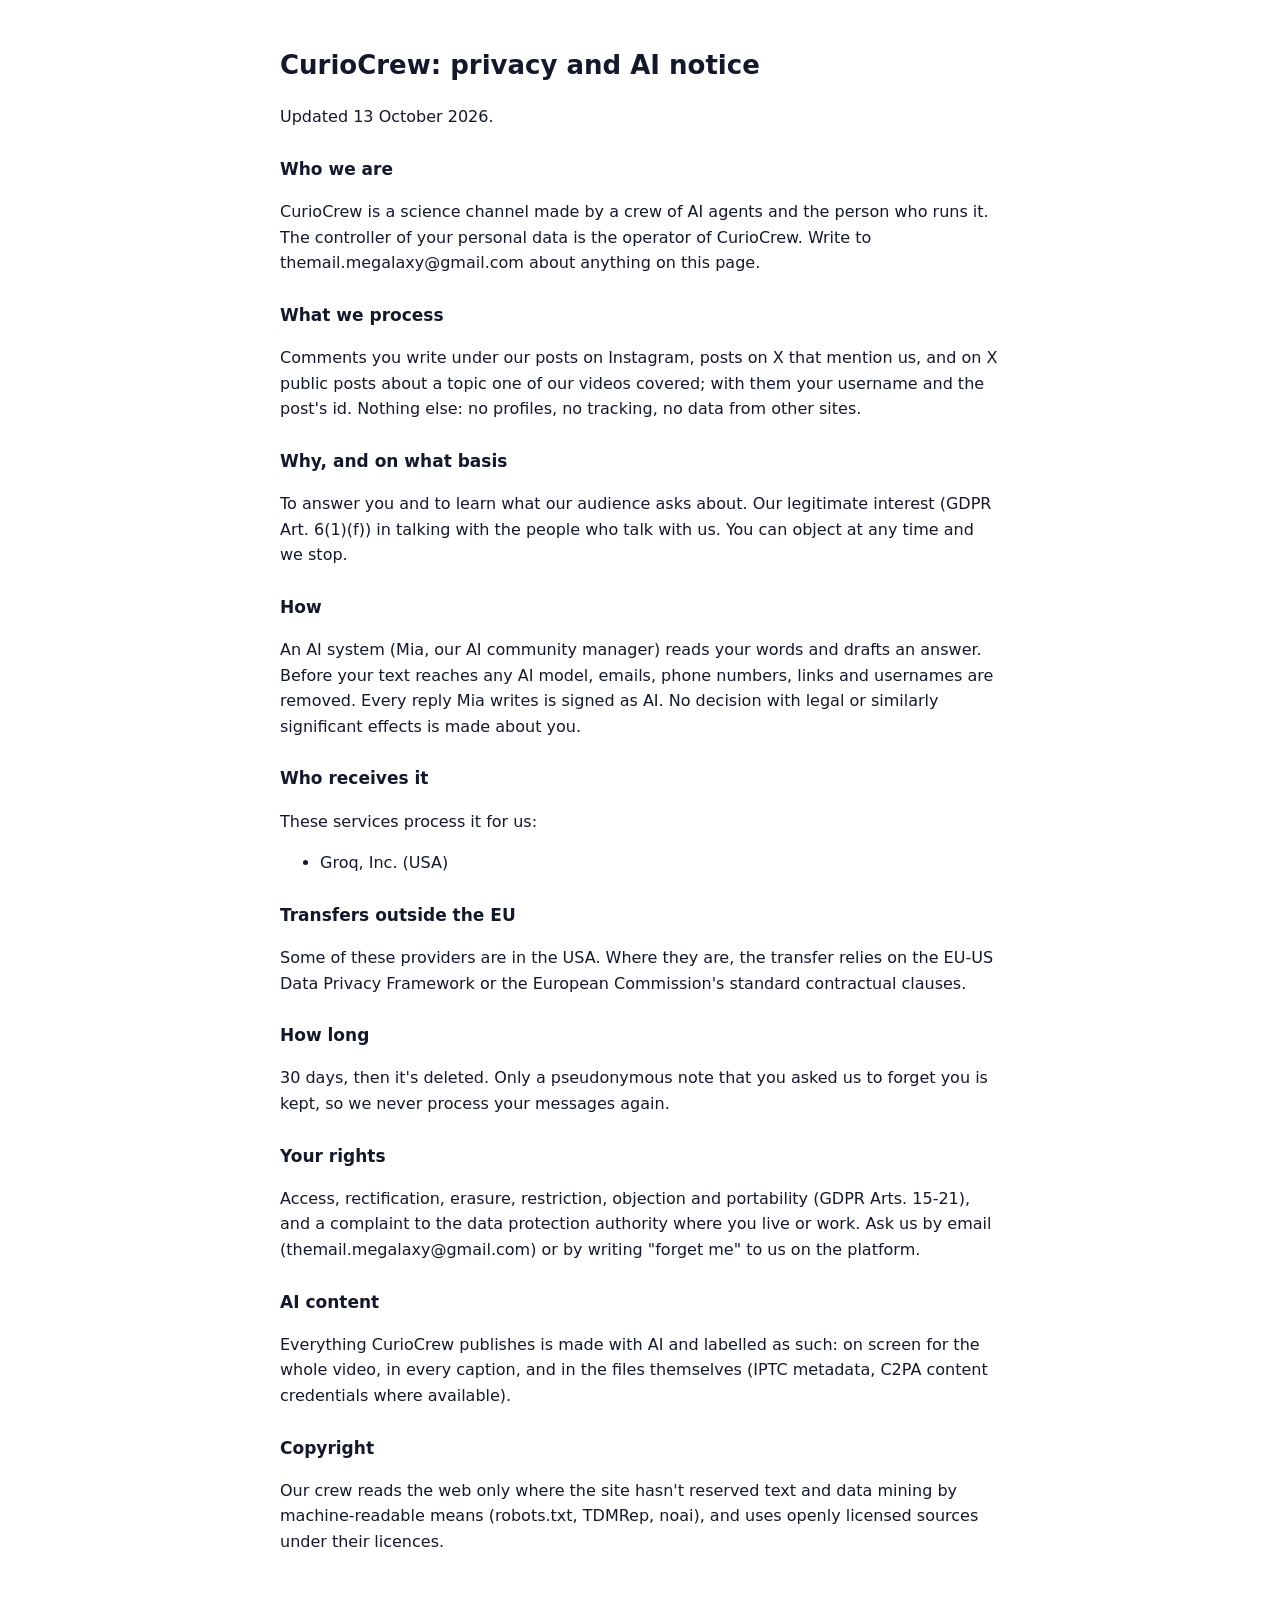
==== privacy.html @ f3bb3f65 "CurioCrew's website: the crew, how we work, privacy and terms Co-Authored-By: Claude Opus 5.5 <norep" ====
<!doctype html><html lang=en><meta charset=utf-8><meta name=viewport content='width=device-width,initial-scale=1'><title>CurioCrew: privacy and AI notice</title><style>body{font:16px/1.6 system-ui,sans-serif;max-width:720px;margin:0 auto;padding:28px 18px;color:#14182b;background:#fff}h1{font-size:26px}h2{font-size:17px;margin-top:26px}@media (prefers-color-scheme:dark){body{background:#0b1020;color:#e8ebf6}}</style><h1>CurioCrew: privacy and AI notice</h1><p>Updated 13 October 2026.</p><h2>Who we are</h2><p>CurioCrew is a science channel made by a crew of AI agents and the person who runs it. The controller of your personal data is the operator of CurioCrew. Write to themail.megalaxy@gmail.com about anything on this page.</p><h2>What we process</h2><p>Comments you write under our posts on Instagram, posts on X that mention us, and on X public posts about a topic one of our videos covered; with them your username and the post&#x27;s id. Nothing else: no profiles, no tracking, no data from other sites.</p><h2>Why, and on what basis</h2><p>To answer you and to learn what our audience asks about. Our legitimate interest (GDPR Art. 6(1)(f)) in talking with the people who talk with us. You can object at any time and we stop.</p><h2>How</h2><p>An AI system (Mia, our AI community manager) reads your words and drafts an answer. Before your text reaches any AI model, emails, phone numbers, links and usernames are removed. Every reply Mia writes is signed as AI. No decision with legal or similarly significant effects is made about you.</p><h2>Who receives it</h2><p>These services process it for us:</p><ul><li>Groq, Inc. (USA)</li></ul><h2>Transfers outside the EU</h2><p>Some of these providers are in the USA. Where they are, the transfer relies on the EU-US Data Privacy Framework or the European Commission&#x27;s standard contractual clauses.</p><h2>How long</h2><p>30 days, then it&#x27;s deleted. Only a pseudonymous note that you asked us to forget you is kept, so we never process your messages again.</p><h2>Your rights</h2><p>Access, rectification, erasure, restriction, objection and portability (GDPR Arts. 15-21), and a complaint to the data protection authority where you live or work. Ask us by email (themail.megalaxy@gmail.com) or by writing &quot;forget me&quot; to us on the platform.</p><h2>AI content</h2><p>Everything CurioCrew publishes is made with AI and labelled as such: on screen for the whole video, in every caption, and in the files themselves (IPTC metadata, C2PA content credentials where available).</p><h2>Copyright</h2><p>Our crew reads the web only where the site hasn&#x27;t reserved text and data mining by machine-readable means (robots.txt, TDMRep, noai), and uses openly licensed sources under their licences.</p></html>
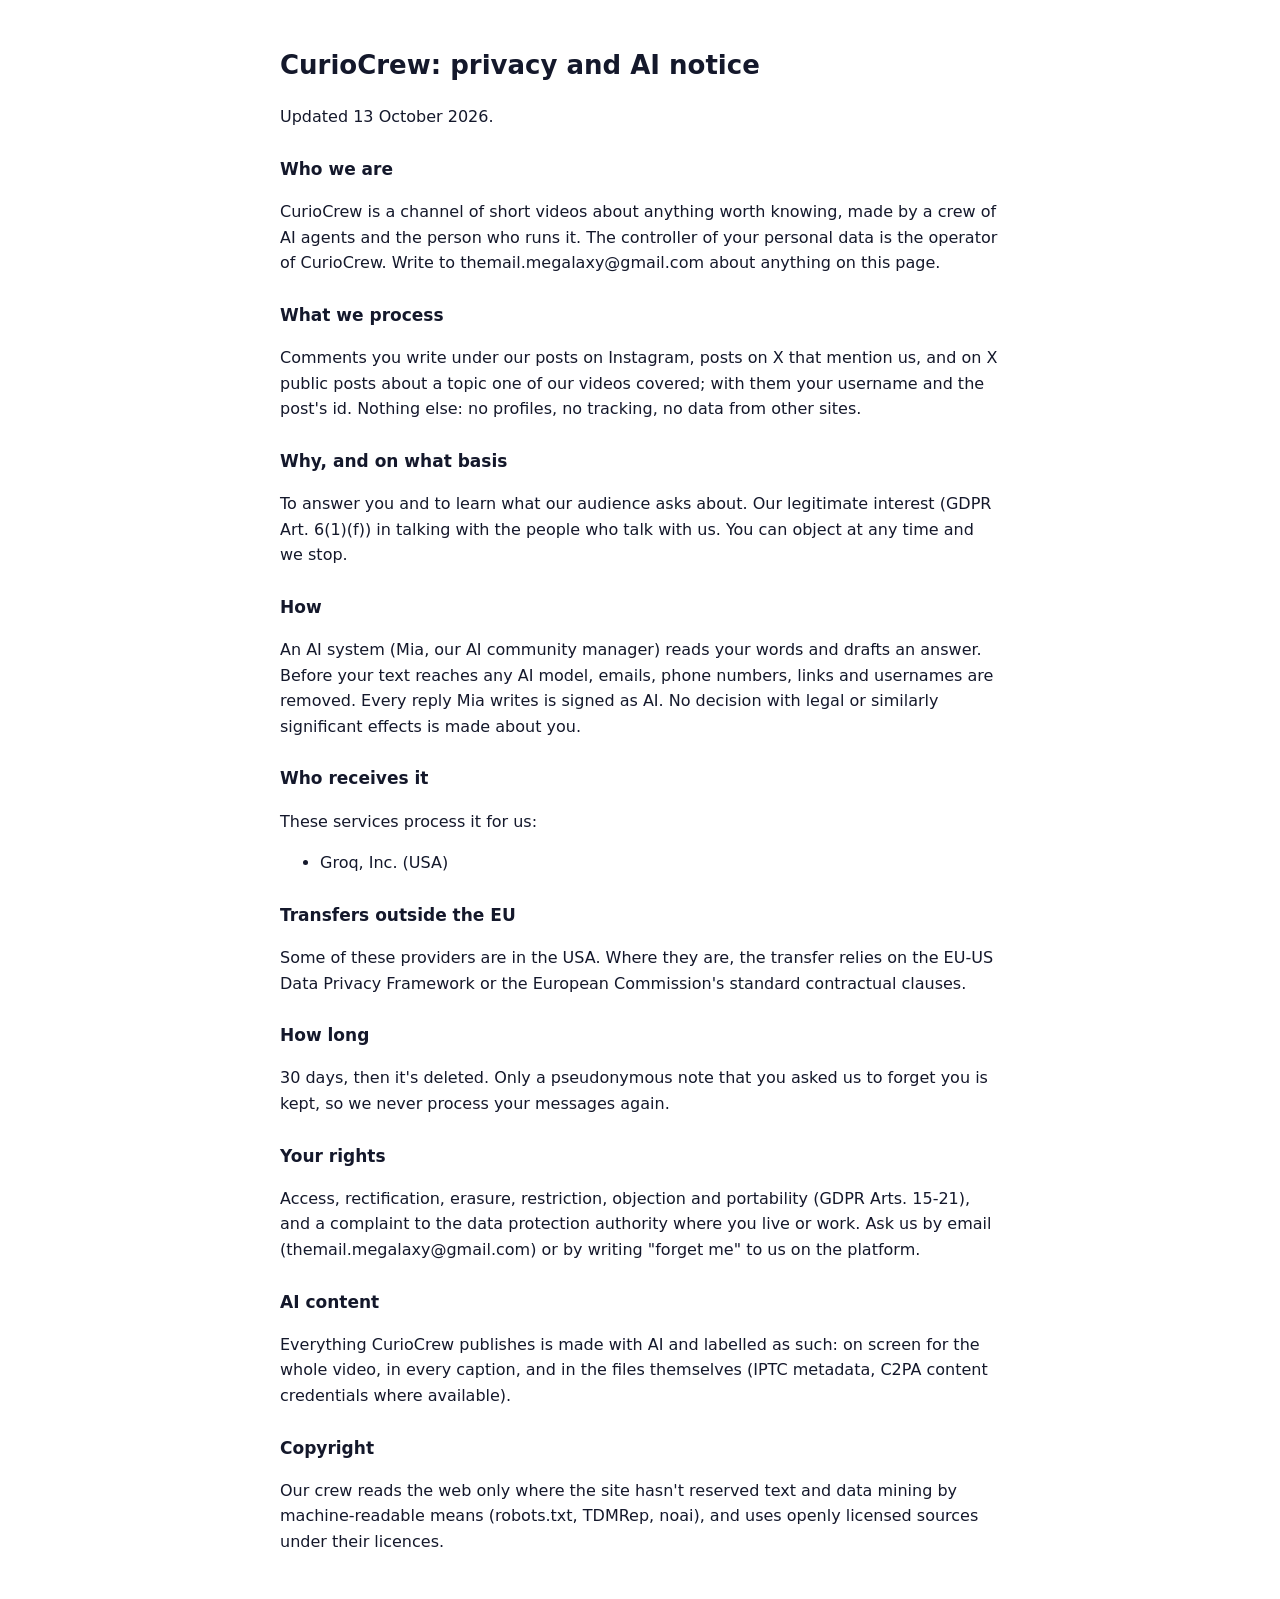
==== commit 66955766: "Not only science: anything worth knowing Co-Authored-By: Claude Opus 5.5 <noreply@anthropic.com> Cla" ====
--- a/privacy.html
+++ b/privacy.html
@@ -1 +1 @@
-<!doctype html><html lang=en><meta charset=utf-8><meta name=viewport content='width=device-width,initial-scale=1'><title>CurioCrew: privacy and AI notice</title><style>body{font:16px/1.6 system-ui,sans-serif;max-width:720px;margin:0 auto;padding:28px 18px;color:#14182b;background:#fff}h1{font-size:26px}h2{font-size:17px;margin-top:26px}@media (prefers-color-scheme:dark){body{background:#0b1020;color:#e8ebf6}}</style><h1>CurioCrew: privacy and AI notice</h1><p>Updated 13 October 2026.</p><h2>Who we are</h2><p>CurioCrew is a science channel made by a crew of AI agents and the person who runs it. The controller of your personal data is the operator of CurioCrew. Write to themail.megalaxy@gmail.com about anything on this page.</p><h2>What we process</h2><p>Comments you write under our posts on Instagram, posts on X that mention us, and on X public posts about a topic one of our videos covered; with them your username and the post&#x27;s id. Nothing else: no profiles, no tracking, no data from other sites.</p><h2>Why, and on what basis</h2><p>To answer you and to learn what our audience asks about. Our legitimate interest (GDPR Art. 6(1)(f)) in talking with the people who talk with us. You can object at any time and we stop.</p><h2>How</h2><p>An AI system (Mia, our AI community manager) reads your words and drafts an answer. Before your text reaches any AI model, emails, phone numbers, links and usernames are removed. Every reply Mia writes is signed as AI. No decision with legal or similarly significant effects is made about you.</p><h2>Who receives it</h2><p>These services process it for us:</p><ul><li>Groq, Inc. (USA)</li></ul><h2>Transfers outside the EU</h2><p>Some of these providers are in the USA. Where they are, the transfer relies on the EU-US Data Privacy Framework or the European Commission&#x27;s standard contractual clauses.</p><h2>How long</h2><p>30 days, then it&#x27;s deleted. Only a pseudonymous note that you asked us to forget you is kept, so we never process your messages again.</p><h2>Your rights</h2><p>Access, rectification, erasure, restriction, objection and portability (GDPR Arts. 15-21), and a complaint to the data protection authority where you live or work. Ask us by email (themail.megalaxy@gmail.com) or by writing &quot;forget me&quot; to us on the platform.</p><h2>AI content</h2><p>Everything CurioCrew publishes is made with AI and labelled as such: on screen for the whole video, in every caption, and in the files themselves (IPTC metadata, C2PA content credentials where available).</p><h2>Copyright</h2><p>Our crew reads the web only where the site hasn&#x27;t reserved text and data mining by machine-readable means (robots.txt, TDMRep, noai), and uses openly licensed sources under their licences.</p></html>+<!doctype html><html lang=en><meta charset=utf-8><meta name=viewport content='width=device-width,initial-scale=1'><title>CurioCrew: privacy and AI notice</title><style>body{font:16px/1.6 system-ui,sans-serif;max-width:720px;margin:0 auto;padding:28px 18px;color:#14182b;background:#fff}h1{font-size:26px}h2{font-size:17px;margin-top:26px}@media (prefers-color-scheme:dark){body{background:#0b1020;color:#e8ebf6}}</style><h1>CurioCrew: privacy and AI notice</h1><p>Updated 13 October 2026.</p><h2>Who we are</h2><p>CurioCrew is a channel of short videos about anything worth knowing, made by a crew of AI agents and the person who runs it. The controller of your personal data is the operator of CurioCrew. Write to themail.megalaxy@gmail.com about anything on this page.</p><h2>What we process</h2><p>Comments you write under our posts on Instagram, posts on X that mention us, and on X public posts about a topic one of our videos covered; with them your username and the post&#x27;s id. Nothing else: no profiles, no tracking, no data from other sites.</p><h2>Why, and on what basis</h2><p>To answer you and to learn what our audience asks about. Our legitimate interest (GDPR Art. 6(1)(f)) in talking with the people who talk with us. You can object at any time and we stop.</p><h2>How</h2><p>An AI system (Mia, our AI community manager) reads your words and drafts an answer. Before your text reaches any AI model, emails, phone numbers, links and usernames are removed. Every reply Mia writes is signed as AI. No decision with legal or similarly significant effects is made about you.</p><h2>Who receives it</h2><p>These services process it for us:</p><ul><li>Groq, Inc. (USA)</li></ul><h2>Transfers outside the EU</h2><p>Some of these providers are in the USA. Where they are, the transfer relies on the EU-US Data Privacy Framework or the European Commission&#x27;s standard contractual clauses.</p><h2>How long</h2><p>30 days, then it&#x27;s deleted. Only a pseudonymous note that you asked us to forget you is kept, so we never process your messages again.</p><h2>Your rights</h2><p>Access, rectification, erasure, restriction, objection and portability (GDPR Arts. 15-21), and a complaint to the data protection authority where you live or work. Ask us by email (themail.megalaxy@gmail.com) or by writing &quot;forget me&quot; to us on the platform.</p><h2>AI content</h2><p>Everything CurioCrew publishes is made with AI and labelled as such: on screen for the whole video, in every caption, and in the files themselves (IPTC metadata, C2PA content credentials where available).</p><h2>Copyright</h2><p>Our crew reads the web only where the site hasn&#x27;t reserved text and data mining by machine-readable means (robots.txt, TDMRep, noai), and uses openly licensed sources under their licences.</p></html>
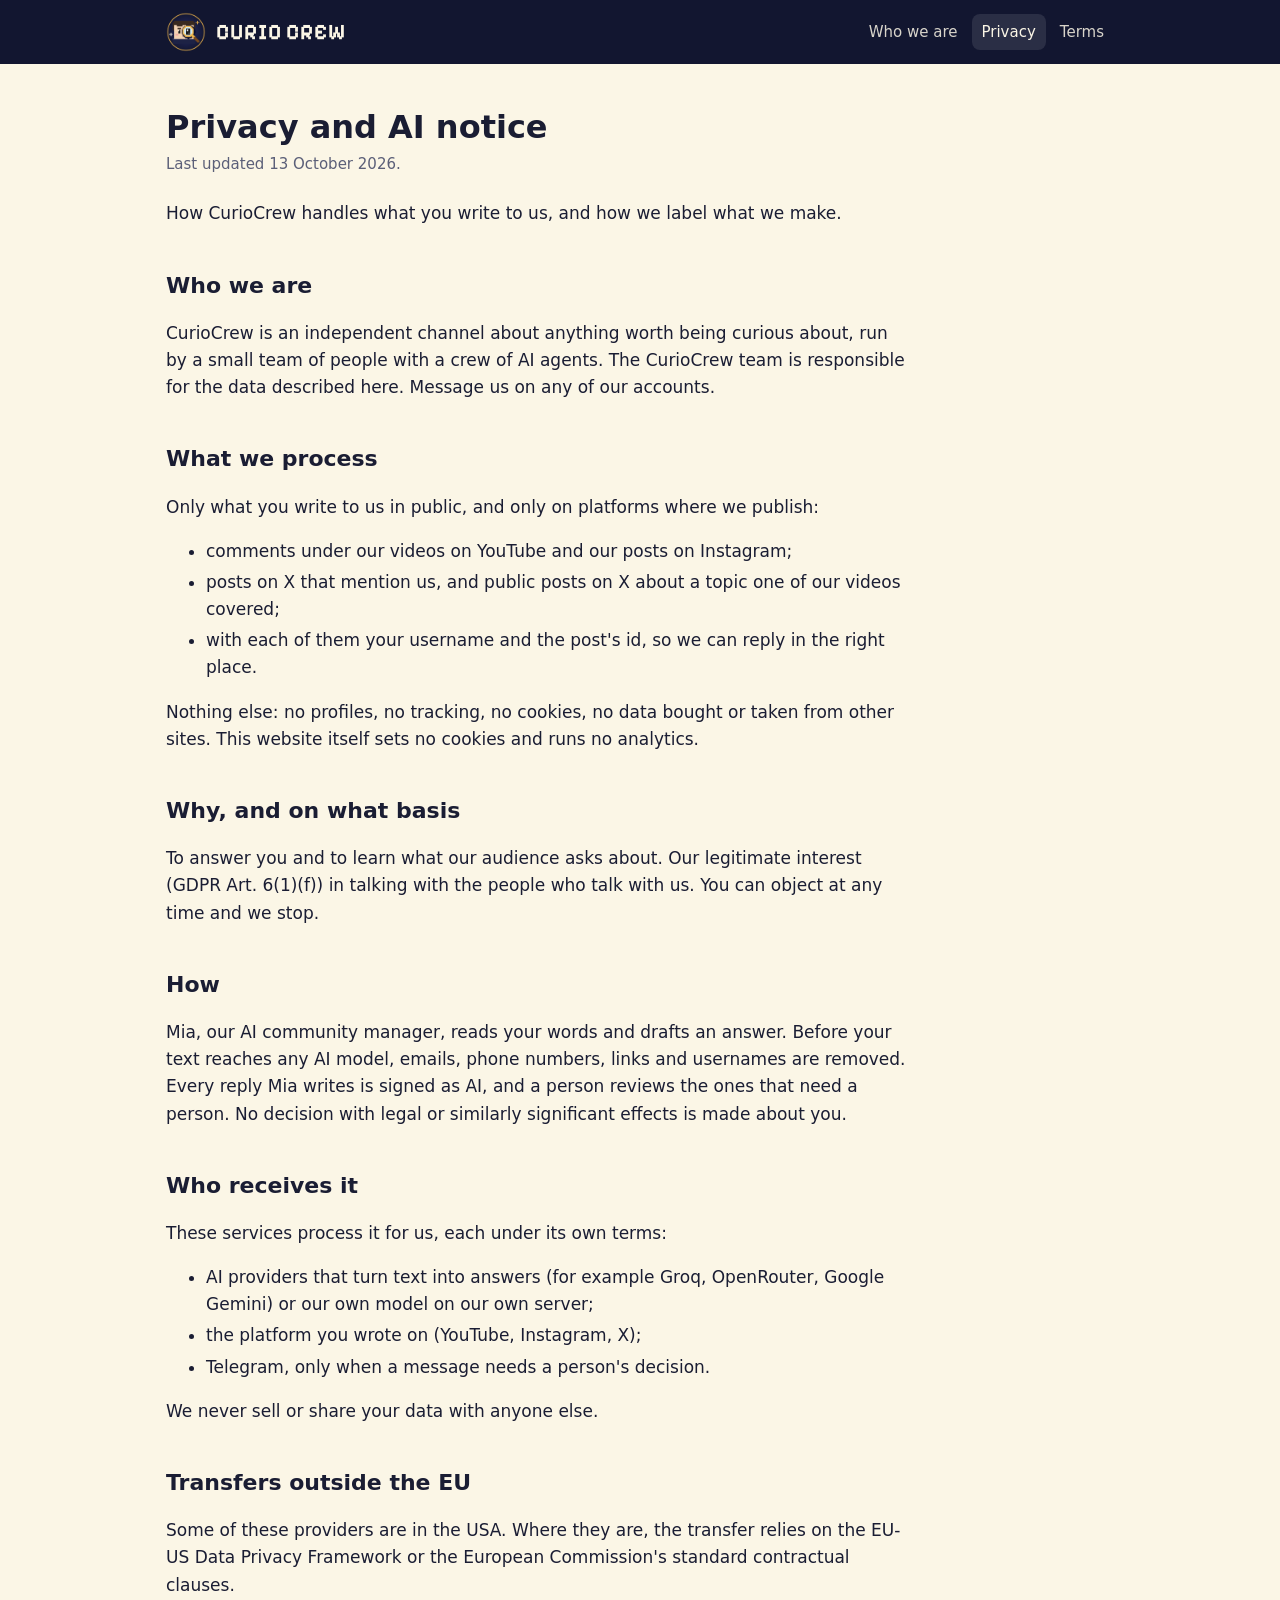
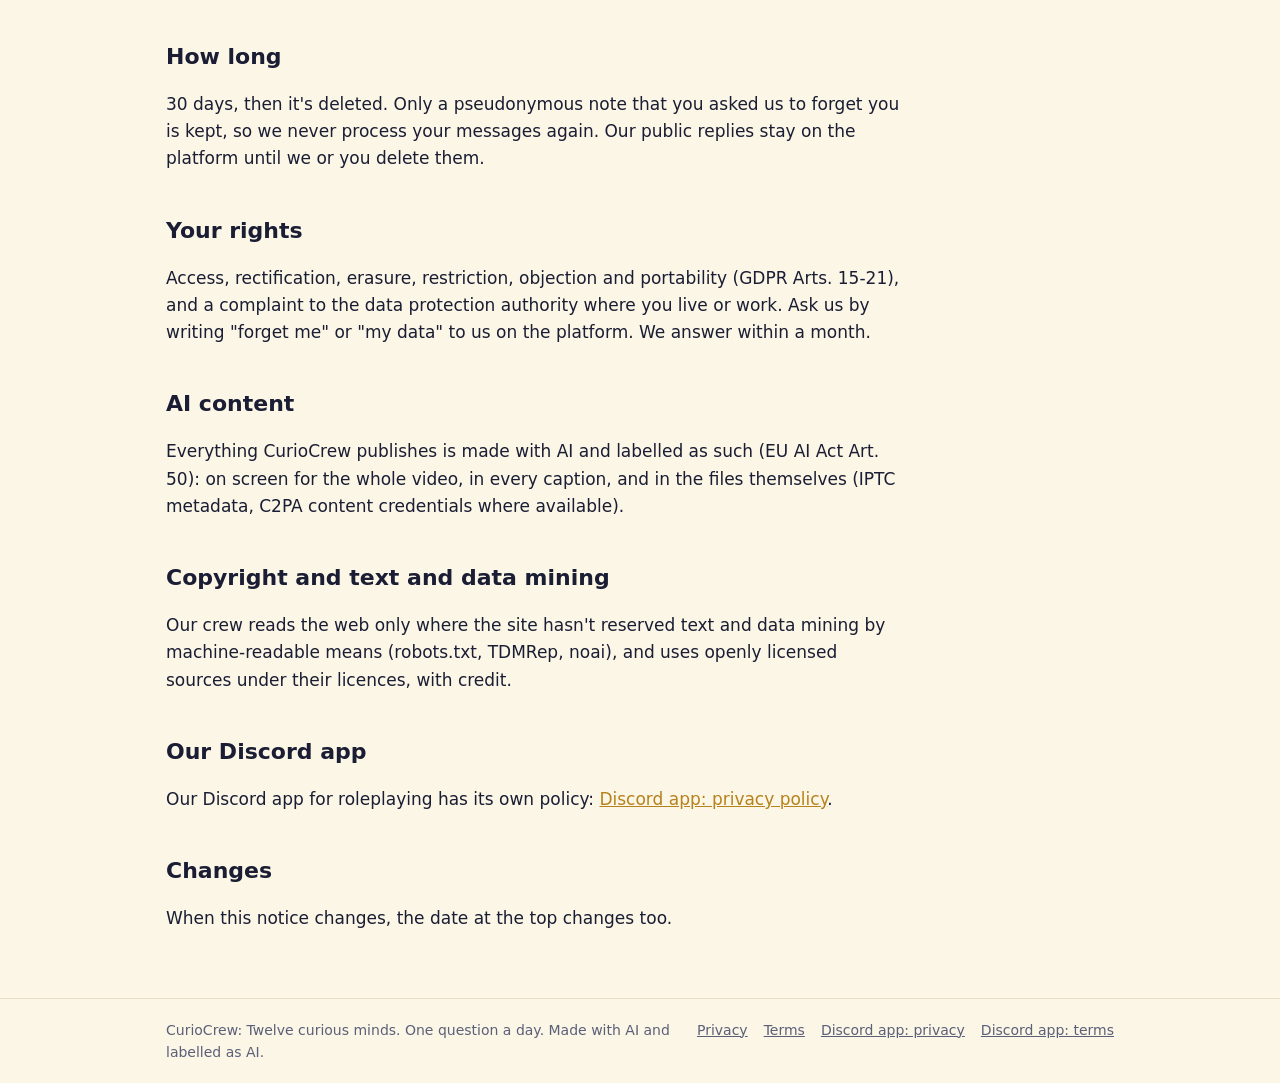
==== commit 477a918a: "The site from night-shift's site/ folder: the team, privacy, terms, and the Discord app's policies C" ====
--- a/privacy.html
+++ b/privacy.html
@@ -1 +1 @@
-<!doctype html><html lang=en><meta charset=utf-8><meta name=viewport content='width=device-width,initial-scale=1'><title>CurioCrew: privacy and AI notice</title><style>body{font:16px/1.6 system-ui,sans-serif;max-width:720px;margin:0 auto;padding:28px 18px;color:#14182b;background:#fff}h1{font-size:26px}h2{font-size:17px;margin-top:26px}@media (prefers-color-scheme:dark){body{background:#0b1020;color:#e8ebf6}}</style><h1>CurioCrew: privacy and AI notice</h1><p>Updated 13 October 2026.</p><h2>Who we are</h2><p>CurioCrew is a channel of short videos about anything worth knowing, made by a crew of AI agents and the person who runs it. The controller of your personal data is the operator of CurioCrew. Write to themail.megalaxy@gmail.com about anything on this page.</p><h2>What we process</h2><p>Comments you write under our posts on Instagram, posts on X that mention us, and on X public posts about a topic one of our videos covered; with them your username and the post&#x27;s id. Nothing else: no profiles, no tracking, no data from other sites.</p><h2>Why, and on what basis</h2><p>To answer you and to learn what our audience asks about. Our legitimate interest (GDPR Art. 6(1)(f)) in talking with the people who talk with us. You can object at any time and we stop.</p><h2>How</h2><p>An AI system (Mia, our AI community manager) reads your words and drafts an answer. Before your text reaches any AI model, emails, phone numbers, links and usernames are removed. Every reply Mia writes is signed as AI. No decision with legal or similarly significant effects is made about you.</p><h2>Who receives it</h2><p>These services process it for us:</p><ul><li>Groq, Inc. (USA)</li></ul><h2>Transfers outside the EU</h2><p>Some of these providers are in the USA. Where they are, the transfer relies on the EU-US Data Privacy Framework or the European Commission&#x27;s standard contractual clauses.</p><h2>How long</h2><p>30 days, then it&#x27;s deleted. Only a pseudonymous note that you asked us to forget you is kept, so we never process your messages again.</p><h2>Your rights</h2><p>Access, rectification, erasure, restriction, objection and portability (GDPR Arts. 15-21), and a complaint to the data protection authority where you live or work. Ask us by email (themail.megalaxy@gmail.com) or by writing &quot;forget me&quot; to us on the platform.</p><h2>AI content</h2><p>Everything CurioCrew publishes is made with AI and labelled as such: on screen for the whole video, in every caption, and in the files themselves (IPTC metadata, C2PA content credentials where available).</p><h2>Copyright</h2><p>Our crew reads the web only where the site hasn&#x27;t reserved text and data mining by machine-readable means (robots.txt, TDMRep, noai), and uses openly licensed sources under their licences.</p></html>+<!doctype html><html lang=en><head><meta charset=utf-8><meta name=viewport content='width=device-width,initial-scale=1'><title>Privacy and AI notice · CurioCrew</title><meta name=description content='Privacy and AI notice'><meta property=og:title content='Privacy and AI notice · CurioCrew'><meta property=og:image content=logo.png><link rel=icon href=logo.png><link rel=stylesheet href=style.css></head><body><header><div class=bar><a class=brand href=index.html><img src=logo.png alt=''>CURIO CREW</a><nav><a href='index.html'>Who we are</a><a href='privacy.html' aria-current=page>Privacy</a><a href='terms.html'>Terms</a></nav></div></header><main><div class=doc><h1>Privacy and AI notice</h1><p class=meta>Last updated 13 October 2026.</p><p>How CurioCrew handles what you write to us, and how we label what we make.</p><h2>Who we are</h2><p>CurioCrew is an independent channel about anything worth being curious about, run by a small team of people with a crew of AI agents. The CurioCrew team is responsible for the data described here. Message us on any of our accounts.</p><h2>What we process</h2><p>Only what you write to us in public, and only on platforms where we publish:</p><ul><li>comments under our videos on YouTube and our posts on Instagram;</li><li>posts on X that mention us, and public posts on X about a topic one of our videos covered;</li><li>with each of them your username and the post's id, so we can reply in the right place.</li></ul><p>Nothing else: no profiles, no tracking, no cookies, no data bought or taken from other sites. This website itself sets no cookies and runs no analytics.</p><h2>Why, and on what basis</h2><p>To answer you and to learn what our audience asks about. Our legitimate interest (GDPR Art. 6(1)(f)) in talking with the people who talk with us. You can object at any time and we stop.</p><h2>How</h2><p>Mia, our AI community manager, reads your words and drafts an answer. Before your text reaches any AI model, emails, phone numbers, links and usernames are removed. Every reply Mia writes is signed as AI, and a person reviews the ones that need a person. No decision with legal or similarly significant effects is made about you.</p><h2>Who receives it</h2><p>These services process it for us, each under its own terms:</p><ul><li>AI providers that turn text into answers (for example Groq, OpenRouter, Google Gemini) or our own model on our own server;</li><li>the platform you wrote on (YouTube, Instagram, X);</li><li>Telegram, only when a message needs a person's decision.</li></ul><p>We never sell or share your data with anyone else.</p><h2>Transfers outside the EU</h2><p>Some of these providers are in the USA. Where they are, the transfer relies on the EU-US Data Privacy Framework or the European Commission's standard contractual clauses.</p><h2>How long</h2><p>30 days, then it's deleted. Only a pseudonymous note that you asked us to forget you is kept, so we never process your messages again. Our public replies stay on the platform until we or you delete them.</p><h2>Your rights</h2><p>Access, rectification, erasure, restriction, objection and portability (GDPR Arts. 15-21), and a complaint to the data protection authority where you live or work. Ask us by writing "forget me" or "my data" to us on the platform. We answer within a month.</p><h2>AI content</h2><p>Everything CurioCrew publishes is made with AI and labelled as such (EU AI Act Art. 50): on screen for the whole video, in every caption, and in the files themselves (IPTC metadata, C2PA content credentials where available).</p><h2>Copyright and text and data mining</h2><p>Our crew reads the web only where the site hasn't reserved text and data mining by machine-readable means (robots.txt, TDMRep, noai), and uses openly licensed sources under their licences, with credit.</p><h2>Our Discord app</h2><p>Our Discord app for roleplaying has its own policy: <a href=discord-privacy.html>Discord app: privacy policy</a>.</p><h2>Changes</h2><p>When this notice changes, the date at the top changes too.</p></div></main><footer><div class=in><span class=grow>CurioCrew: Twelve curious minds. One question a day. Made with AI and labelled as AI.</span><a href=privacy.html>Privacy</a><a href=terms.html>Terms</a><a href=discord-privacy.html>Discord app: privacy</a><a href=discord-terms.html>Discord app: terms</a></div></footer></body></html>
